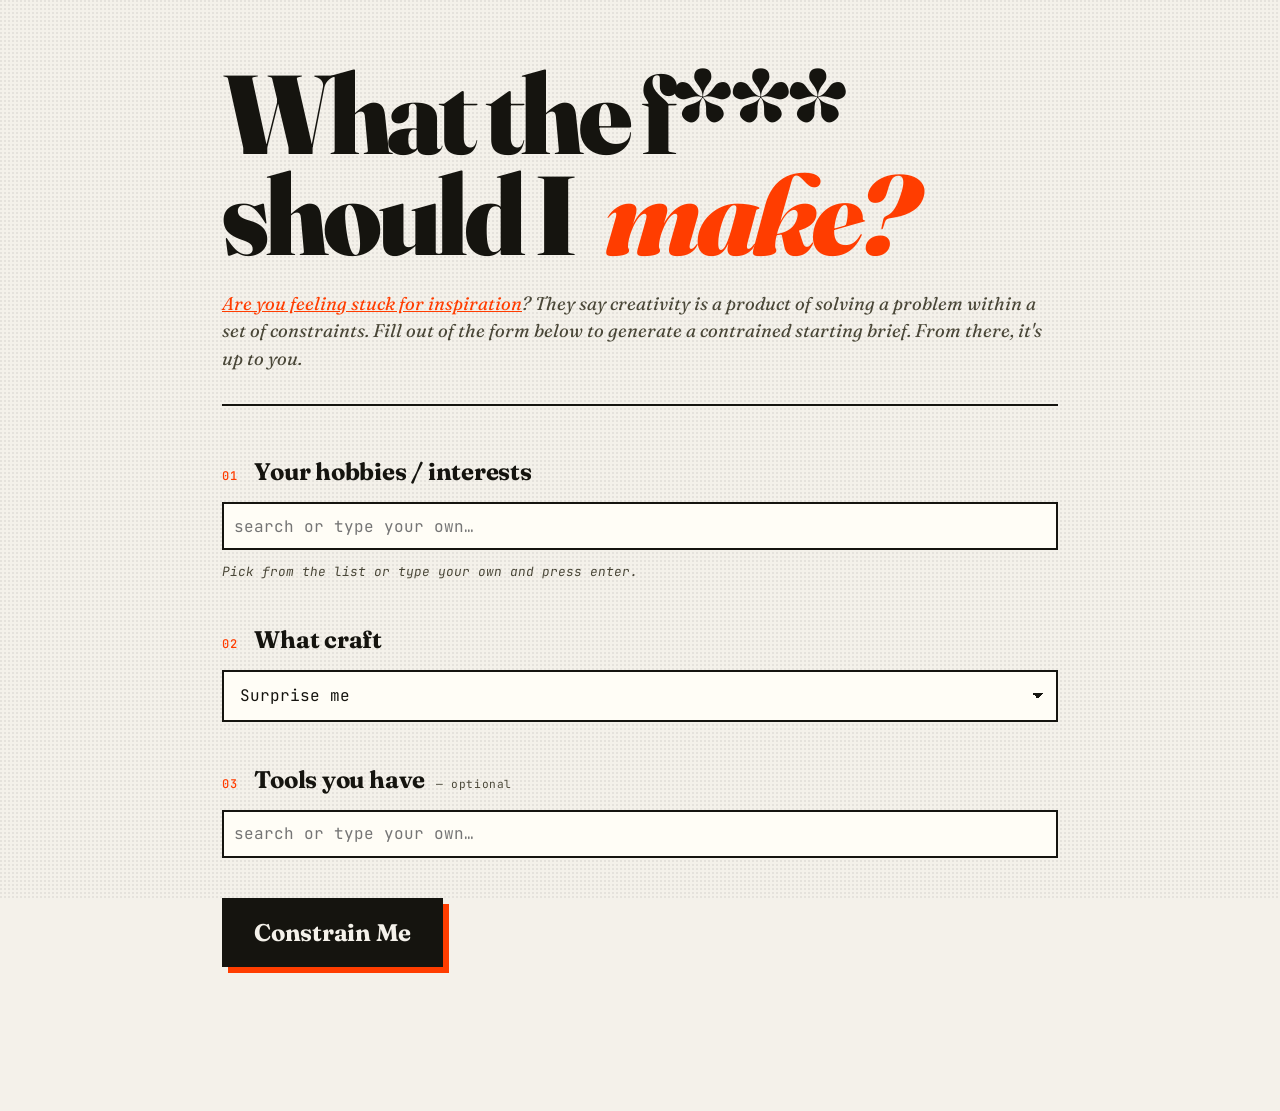
==== public/index.html @ 7ec723c5 "deploy to CF" ====
<!DOCTYPE html>
<html lang="en">
<head>
  <meta charset="UTF-8" />
  <meta name="viewport" content="width=device-width, initial-scale=1.0" />
  <title>What the F*** Should I Make?</title>
  <link rel="preconnect" href="https://fonts.googleapis.com" />
  <link rel="preconnect" href="https://fonts.gstatic.com" crossorigin />
  <link href="https://fonts.googleapis.com/css2?family=Fraunces:opsz,wght@9..144,400;9..144,700;9..144,900&family=JetBrains+Mono:wght@400;500;700&display=swap" rel="stylesheet" />
  <link rel="stylesheet" href="style.css" />
</head>
<body>
  <main class="page">
    <header class="masthead">
      <h1 class="title">
        <span class="title-line">What the f***</span>
        <span class="title-line">should I<span class="title-line--accent">make?</span></span>
      </h1>
      <p class="lede"><a href="https://www.youtube.com/watch?v=2n8W6CBxc64">Are you feeling stuck for inspiration</a>? They say creativity is a product of solving a problem within a set of constraints. Fill out of the form below to generate a contrained starting brief. From there, it's up to you.</p>
    </header>

    <section class="setup" id="setup">
      <div class="field">
        <label class="field-label" for="hobbies-input">
          <span class="field-num">01</span>
          <span class="field-name">Your hobbies / interests</span>
        </label>
        <div class="combo" id="hobbies-combo">
          <div class="combo-field" id="hobbies-field">
            <span class="combo-pills" id="hobbies-pills"></span>
            <input
              type="text"
              class="combo-input"
              id="hobbies-input"
              placeholder="search or type your own…"
              autocomplete="off"
              aria-haspopup="listbox"
              aria-expanded="false"
            />
          </div>
          <div class="combo-popover" id="hobbies-popover" hidden>
            <div class="combo-list" id="hobbies-list" role="listbox" aria-multiselectable="true"></div>
          </div>
        </div>
        <p class="field-help">Pick from the list or type your own and press enter.</p>
      </div>

      <div class="field">
        <label class="field-label" for="craft-select">
          <span class="field-num">02</span>
          <span class="field-name">What craft</span>
        </label>
        <select id="craft-select">
          <option value="*">Surprise me</option>
        </select>
      </div>

      <div class="field" id="tools-field-wrapper">
        <span class="field-label">
          <span class="field-num">03</span>
          <span class="field-name">Tools you have <em class="field-optional">— optional</em></span>
        </span>
        <div class="combo" id="tools-combo">
          <div class="combo-field" id="tools-field">
            <span class="combo-pills" id="tools-pills"></span>
            <input
              type="text"
              class="combo-input"
              id="tools-input"
              placeholder="search or type your own…"
              autocomplete="off"
              aria-haspopup="listbox"
              aria-expanded="false"
            />
          </div>
          <div class="combo-popover" id="tools-popover" hidden>
            <div class="combo-actions">
              <button type="button" class="combo-action" data-action="all">select all</button>
              <button type="button" class="combo-action" data-action="clear">clear</button>
            </div>
            <div class="combo-list" id="tools-list" role="listbox" aria-multiselectable="true"></div>
          </div>
        </div>
      </div>

      <button class="generate" id="generate">Constrain Me</button>
    </section>

    <section class="output" id="output" hidden>
      <div class="output-meta">
        <span class="output-label">The idea</span>
        <button class="reroll" id="reroll">↻ reroll</button>
      </div>
      <p class="idea" id="idea"></p>
      <div class="chips" id="chips"></div>
      <p class="hint">Click any chip to exclude it from future rolls.</p>
    </section>

    <section class="excluded" id="excluded-section" hidden>
      <div class="excluded-header">
        <span class="output-label">Excluded</span>
        <button class="clear-excluded" id="clear-excluded">clear all</button>
      </div>
      <div class="chips chips--excluded" id="excluded-chips"></div>
    </section>
  </main>

  <script src="app.js"></script>
</body>
</html>
---- public/style.css ----
:root {
  --bg: #f4f1ea;
  --ink: #15140f;
  --ink-soft: #4a4738;
  --rule: #15140f;
  --accent: #ff3d00;
  --accent-soft: #ffe6dc;
  --paper: #fffdf6;
  --display: "Fraunces", Georgia, serif;
  --mono: "JetBrains Mono", ui-monospace, "SF Mono", Menlo, monospace;
}

* { box-sizing: border-box; }

html, body {
  margin: 0;
  padding: 0;
  background: var(--bg);
  color: var(--ink);
  font-family: var(--mono);
  font-size: 16px;
  line-height: 1.5;
  -webkit-font-smoothing: antialiased;
}

body::before {
  content: "";
  position: fixed;
  inset: 0;
  pointer-events: none;
  background-image: radial-gradient(circle at 1px 1px, rgba(0,0,0,0.06) 1px, transparent 0);
  background-size: 4px 4px;
  z-index: 1;
}

a {
  color: var(--accent);
}

.page {
  position: relative;
  z-index: 2;
  max-width: 900px;
  margin: 0 auto;
  padding: 4rem 2rem 6rem;
}

/* Masthead */
.masthead {
  border-bottom: 2px solid var(--rule);
  padding-bottom: 2rem;
  margin-bottom: 3rem;
}

.dateline {
  font-family: var(--mono);
  font-size: 0.75rem;
  text-transform: uppercase;
  letter-spacing: 0.15em;
  color: var(--ink-soft);
  margin-bottom: 1.5rem;
}

.title {
  font-family: var(--display);
  font-weight: 900;
  font-size: clamp(3rem, 10vw, 7rem);
  line-height: 0.9;
  letter-spacing: -0.04em;
  margin: 0 0 1.5rem;
}

.title-line {
  display: block;
}

.title-line--accent {
  color: var(--accent);
  font-style: italic;
  padding-left: 2rem;
}

.lede {
  font-family: var(--display);
  font-size: 1.15rem;
  font-weight: 400;
  font-style: italic;
  color: var(--ink-soft);
  margin: 0;
}

/* Setup section */
.setup {
  display: flex;
  flex-direction: column;
  gap: 2.5rem;
  margin-bottom: 3rem;
}

.field {
  display: flex;
  flex-direction: column;
  gap: 0.75rem;
}

.field[hidden] {
  display: none;
}

.field-label {
  display: flex;
  align-items: baseline;
  gap: 1rem;
  font-family: var(--display);
  font-weight: 700;
  font-size: 1.5rem;
  letter-spacing: -0.01em;
}

.field-num {
  font-family: var(--mono);
  font-size: 0.75rem;
  font-weight: 500;
  color: var(--accent);
  letter-spacing: 0.1em;
}

.field-name {
  flex: 1;
}

.field-optional {
  font-family: var(--mono);
  font-size: 0.7rem;
  font-weight: 400;
  font-style: normal;
  color: var(--ink-soft);
  letter-spacing: 0.05em;
  margin-left: 0.4rem;
}

.field-help {
  font-size: 0.8rem;
  color: var(--ink-soft);
  margin: 0;
  font-style: italic;
}

input[type="text"],
select {
  font-family: var(--mono);
  font-size: 1rem;
  background: var(--paper);
  border: 2px solid var(--rule);
  padding: 0.85rem 1rem;
  color: var(--ink);
  border-radius: 0;
  width: 100%;
  outline: none;
  transition: background 0.15s, box-shadow 0.15s;
}

input[type="text"]:focus,
select:focus {
  background: var(--accent-soft);
  box-shadow: 4px 4px 0 var(--rule);
}

select {
  appearance: none;
  background-image: linear-gradient(45deg, transparent 50%, var(--ink) 50%),
                    linear-gradient(135deg, var(--ink) 50%, transparent 50%);
  background-position: calc(100% - 18px) 50%, calc(100% - 12px) 50%;
  background-size: 6px 6px;
  background-repeat: no-repeat;
  padding-right: 2.5rem;
  cursor: pointer;
}

/* Combo (multi-select where the input IS the trigger, or tag-input) */
.combo {
  position: relative;
}

.combo-field {
  min-height: 3rem;
  background: var(--paper);
  border: 2px solid var(--rule);
  padding: 0.4rem 0.6rem;
  display: flex;
  flex-wrap: wrap;
  align-items: center;
  gap: 0.35rem;
  cursor: text;
  transition: background 0.15s, box-shadow 0.15s;
}

.combo[data-focused="true"] .combo-field {
  background: var(--accent-soft);
  box-shadow: 4px 4px 0 var(--rule);
}

.combo-pills {
  display: contents; /* pills participate in the flex layout of combo-field */
}

.combo-pill {
  display: inline-flex;
  align-items: center;
  gap: 0.4rem;
  background: var(--accent);
  color: var(--paper);
  border: 1.5px solid var(--rule);
  padding: 0.2rem 0.55rem;
  font-size: 0.75rem;
  line-height: 1.2;
  font-family: var(--mono);
}

.combo-pill-x {
  cursor: pointer;
  font-weight: 700;
  font-size: 0.85rem;
  line-height: 1;
  opacity: 0.85;
}

.combo-pill-x:hover { opacity: 1; }

.combo-input {
  flex: 1;
  min-width: 8ch;
  border: none !important;
  outline: none !important;
  background: transparent !important;
  padding: 0.25rem 0 !important;
  font-family: var(--mono);
  font-size: 0.9rem;
  color: var(--ink);
  box-shadow: none !important;
}

.combo-input:focus {
  background: transparent !important;
  box-shadow: none !important;
}

.combo-popover {
  position: absolute;
  top: calc(100% + 6px);
  left: 0;
  right: 0;
  background: var(--paper);
  border: 2px solid var(--rule);
  box-shadow: 6px 6px 0 var(--rule);
  z-index: 10;
  max-height: 340px;
  display: flex;
  flex-direction: column;
}

.combo-popover[hidden] {
  display: none;
}

.combo-actions {
  display: flex;
  gap: 0.5rem;
  padding: 0.5rem 0.85rem;
  border-bottom: 1px dashed var(--ink-soft);
}

.combo-action {
  font-family: var(--mono);
  font-size: 0.7rem;
  text-transform: uppercase;
  letter-spacing: 0.1em;
  background: transparent;
  border: 1px solid var(--ink-soft);
  padding: 0.25rem 0.55rem;
  color: var(--ink-soft);
  cursor: pointer;
}

.combo-action:hover {
  color: var(--accent);
  border-color: var(--accent);
}

.combo-list {
  overflow-y: auto;
  flex: 1;
}

.combo-option {
  display: flex;
  align-items: center;
  gap: 0.6rem;
  padding: 0.55rem 0.85rem;
  cursor: pointer;
  font-size: 0.85rem;
  user-select: none;
  font-family: var(--mono);
}

.combo-option:hover,
.combo-option[data-active="true"] {
  background: var(--accent-soft);
}

.combo-option[data-selected="true"] {
  background: var(--accent-soft);
}

.combo-checkbox {
  width: 14px;
  height: 14px;
  border: 1.5px solid var(--rule);
  background: var(--paper);
  flex-shrink: 0;
  display: grid;
  place-content: center;
}

.combo-option[data-selected="true"] .combo-checkbox {
  background: var(--accent);
  border-color: var(--accent);
}

.combo-option[data-selected="true"] .combo-checkbox::after {
  content: "✓";
  color: white;
  font-size: 10px;
  font-weight: 700;
  line-height: 1;
}

.combo-group-label {
  padding: 0.5rem 0.85rem 0.3rem;
  font-family: var(--mono);
  font-size: 0.65rem;
  text-transform: uppercase;
  letter-spacing: 0.15em;
  color: var(--ink-soft);
  background: var(--bg);
  border-top: 1px dashed var(--ink-soft);
  position: sticky;
  top: 0;
  z-index: 1;
}

.combo-group-label:first-child {
  border-top: none;
}

.combo-add-custom {
  display: flex;
  align-items: center;
  gap: 0.6rem;
  padding: 0.7rem 0.85rem;
  cursor: pointer;
  font-size: 0.85rem;
  font-family: var(--mono);
  background: var(--accent-soft);
  border-bottom: 1px dashed var(--ink-soft);
  font-weight: 700;
  color: var(--accent);
}

.combo-add-custom:hover {
  background: var(--accent);
  color: var(--paper);
}

.combo-empty {
  padding: 1rem 0.85rem;
  font-size: 0.8rem;
  color: var(--ink-soft);
  font-style: italic;
  text-align: center;
}

/* Generate button */
.generate {
  font-family: var(--display);
  font-weight: 700;
  font-size: 1.5rem;
  background: var(--ink);
  color: var(--bg);
  border: none;
  padding: 1.25rem 2rem;
  cursor: pointer;
  letter-spacing: -0.01em;
  align-self: flex-start;
  transition: transform 0.1s, box-shadow 0.1s;
  box-shadow: 6px 6px 0 var(--accent);
}

.generate:hover {
  transform: translate(-2px, -2px);
  box-shadow: 8px 8px 0 var(--accent);
}

.generate:active {
  transform: translate(2px, 2px);
  box-shadow: 2px 2px 0 var(--accent);
}

/* Output */
.output {
  border: 2px solid var(--rule);
  padding: 2rem;
  background: var(--paper);
  margin-bottom: 2rem;
  box-shadow: 8px 8px 0 var(--rule);
}

.output-meta {
  display: flex;
  justify-content: space-between;
  align-items: center;
  border-bottom: 1px dashed var(--ink-soft);
  padding-bottom: 0.75rem;
  margin-bottom: 1.5rem;
}

.output-label {
  font-size: 0.7rem;
  text-transform: uppercase;
  letter-spacing: 0.2em;
  color: var(--ink-soft);
}

.reroll {
  font-family: var(--mono);
  font-size: 0.85rem;
  background: transparent;
  border: 1.5px solid var(--rule);
  padding: 0.4rem 0.85rem;
  cursor: pointer;
  color: var(--ink);
  transition: background 0.1s;
}

.reroll:hover { background: var(--accent); color: var(--paper); border-color: var(--accent); }

.idea {
  font-family: var(--display);
  font-size: clamp(1.25rem, 3vw, 1.65rem);
  line-height: 1.45;
  font-weight: 400;
  margin: 0 0 1.5rem;
}

.idea .slot {
  font-style: italic;
  color: var(--accent);
  font-weight: 700;
}

.chips {
  display: flex;
  flex-wrap: wrap;
  gap: 0.5rem;
  margin-bottom: 1rem;
}

.chip {
  font-family: var(--mono);
  font-size: 0.75rem;
  background: var(--bg);
  border: 1.5px solid var(--rule);
  padding: 0.35rem 0.7rem;
  cursor: pointer;
  transition: all 0.1s;
  display: inline-flex;
  align-items: center;
  gap: 0.4rem;
}

.chip:hover {
  background: var(--ink);
  color: var(--paper);
}

.chip:hover::after {
  content: "✕ exclude";
  font-size: 0.7rem;
  opacity: 0.7;
}

.chip-cat {
  text-transform: uppercase;
  letter-spacing: 0.1em;
  opacity: 0.5;
  font-size: 0.65rem;
}

.hint {
  font-size: 0.75rem;
  color: var(--ink-soft);
  font-style: italic;
  margin: 0;
}

/* Excluded */
.excluded {
  border: 1.5px dashed var(--ink-soft);
  padding: 1.25rem;
  margin-bottom: 3rem;
}

.excluded-header {
  display: flex;
  justify-content: space-between;
  align-items: center;
  margin-bottom: 0.75rem;
}

.clear-excluded {
  font-family: var(--mono);
  font-size: 0.7rem;
  background: transparent;
  border: 1px solid var(--ink-soft);
  padding: 0.25rem 0.6rem;
  cursor: pointer;
  color: var(--ink-soft);
}

.clear-excluded:hover {
  color: var(--accent);
  border-color: var(--accent);
}

.chips--excluded .chip {
  text-decoration: line-through;
  opacity: 0.7;
}

.chips--excluded .chip:hover {
  background: var(--accent);
  color: var(--paper);
  opacity: 1;
  text-decoration: none;
}

.chips--excluded .chip:hover::after {
  content: "↺ restore";
}

/* Footer */
.footer {
  border-top: 2px solid var(--rule);
  padding-top: 1.5rem;
  font-size: 0.75rem;
  color: var(--ink-soft);
  font-style: italic;
}

/* Mobile */
@media (max-width: 600px) {
  .page { padding: 2rem 1.25rem 4rem; }
  .title-line--accent { padding-left: 1rem; }
  .output { padding: 1.5rem; box-shadow: 5px 5px 0 var(--rule); }
  .generate { width: 100%; text-align: center; }
}
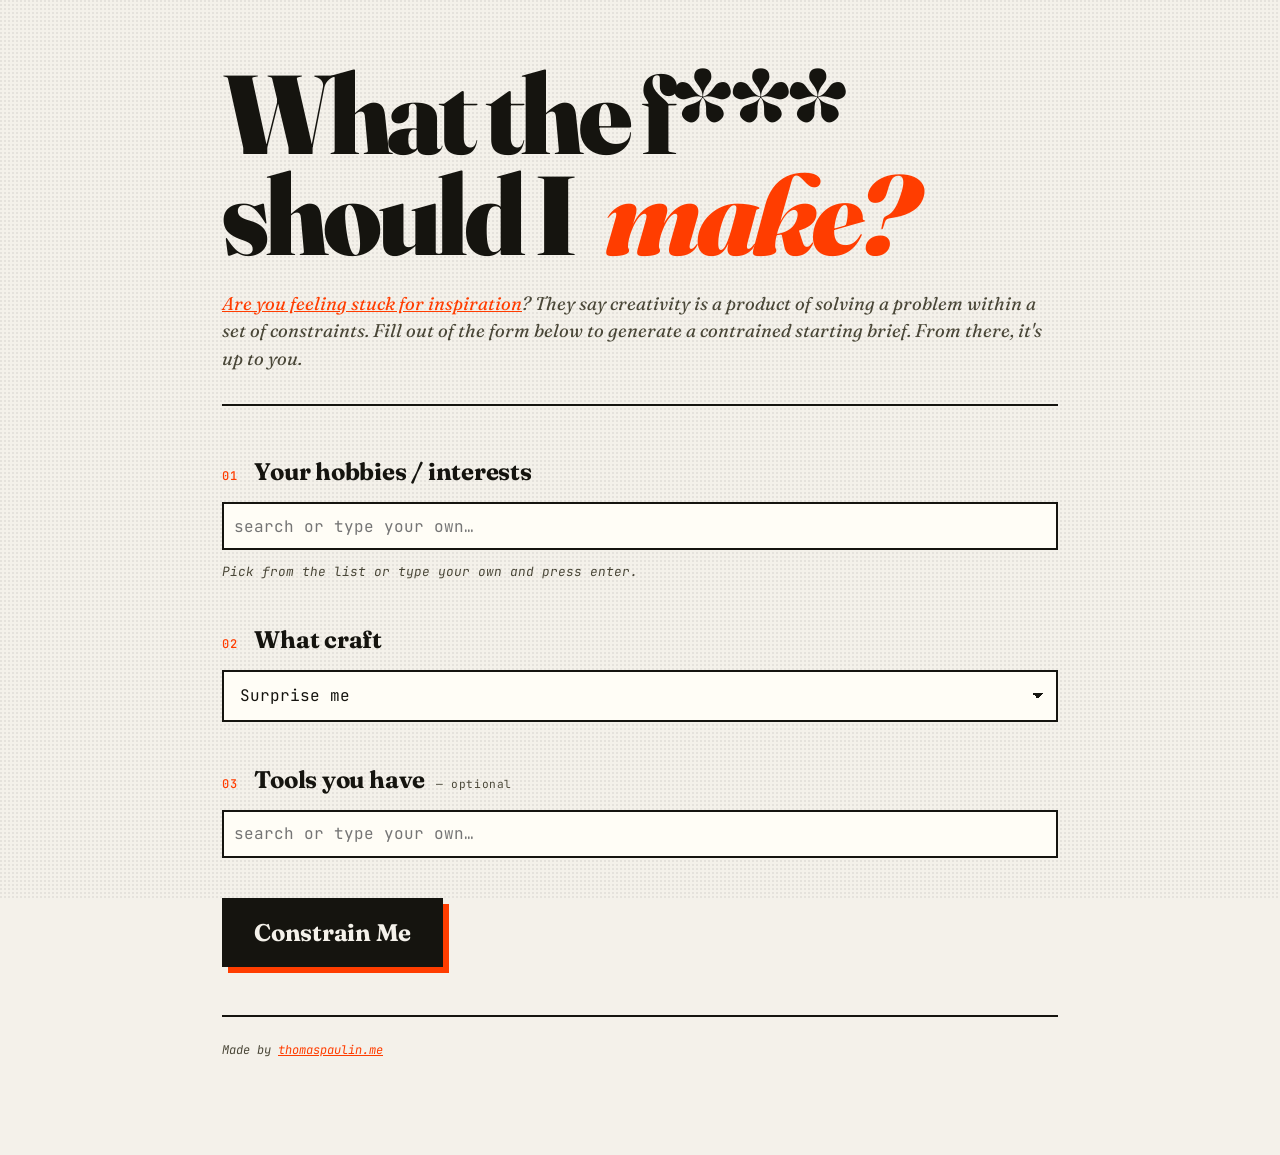
==== commit 8f3b8eda: "attribution" ====
--- a/public/index.html
+++ b/public/index.html
@@ -8,6 +8,8 @@
   <link rel="preconnect" href="https://fonts.gstatic.com" crossorigin />
   <link href="https://fonts.googleapis.com/css2?family=Fraunces:opsz,wght@9..144,400;9..144,700;9..144,900&family=JetBrains+Mono:wght@400;500;700&display=swap" rel="stylesheet" />
   <link rel="stylesheet" href="style.css" />
+  <!-- Runs before first paint so embedded copies never flash the title. -->
+  <script>if (new URLSearchParams(location.search).has("embed")) document.documentElement.classList.add("embed");</script>
 </head>
 <body>
   <main class="page">
@@ -103,6 +105,11 @@
       </div>
       <div class="chips chips--excluded" id="excluded-chips"></div>
     </section>
+
+    <!-- Not hidden by ?embed: credit has to survive on any site that embeds this. -->
+    <footer class="footer">
+      Made by <a href="https://thomaspaulin.me" target="_blank" rel="noopener">thomaspaulin.me</a>
+    </footer>
   </main>
 
   <script src="app.js"></script>
--- a/public/style.css
+++ b/public/style.css
@@ -550,6 +550,7 @@
 
 /* Footer */
 .footer {
+  margin-top: 3rem;
   border-top: 2px solid var(--rule);
   padding-top: 1.5rem;
   font-size: 0.75rem;
@@ -564,3 +565,8 @@
   .output { padding: 1.5rem; box-shadow: 5px 5px 0 var(--rule); }
   .generate { width: 100%; text-align: center; }
 }
+
+/* ?embed: the blog post supplies its own title and intro around the iframe. */
+.embed .masthead { display: none; }
+.embed .page { padding-top: 1rem; padding-bottom: 1rem; }
+.embed .footer { margin-top: 1.5rem; padding-top: 1rem; }
